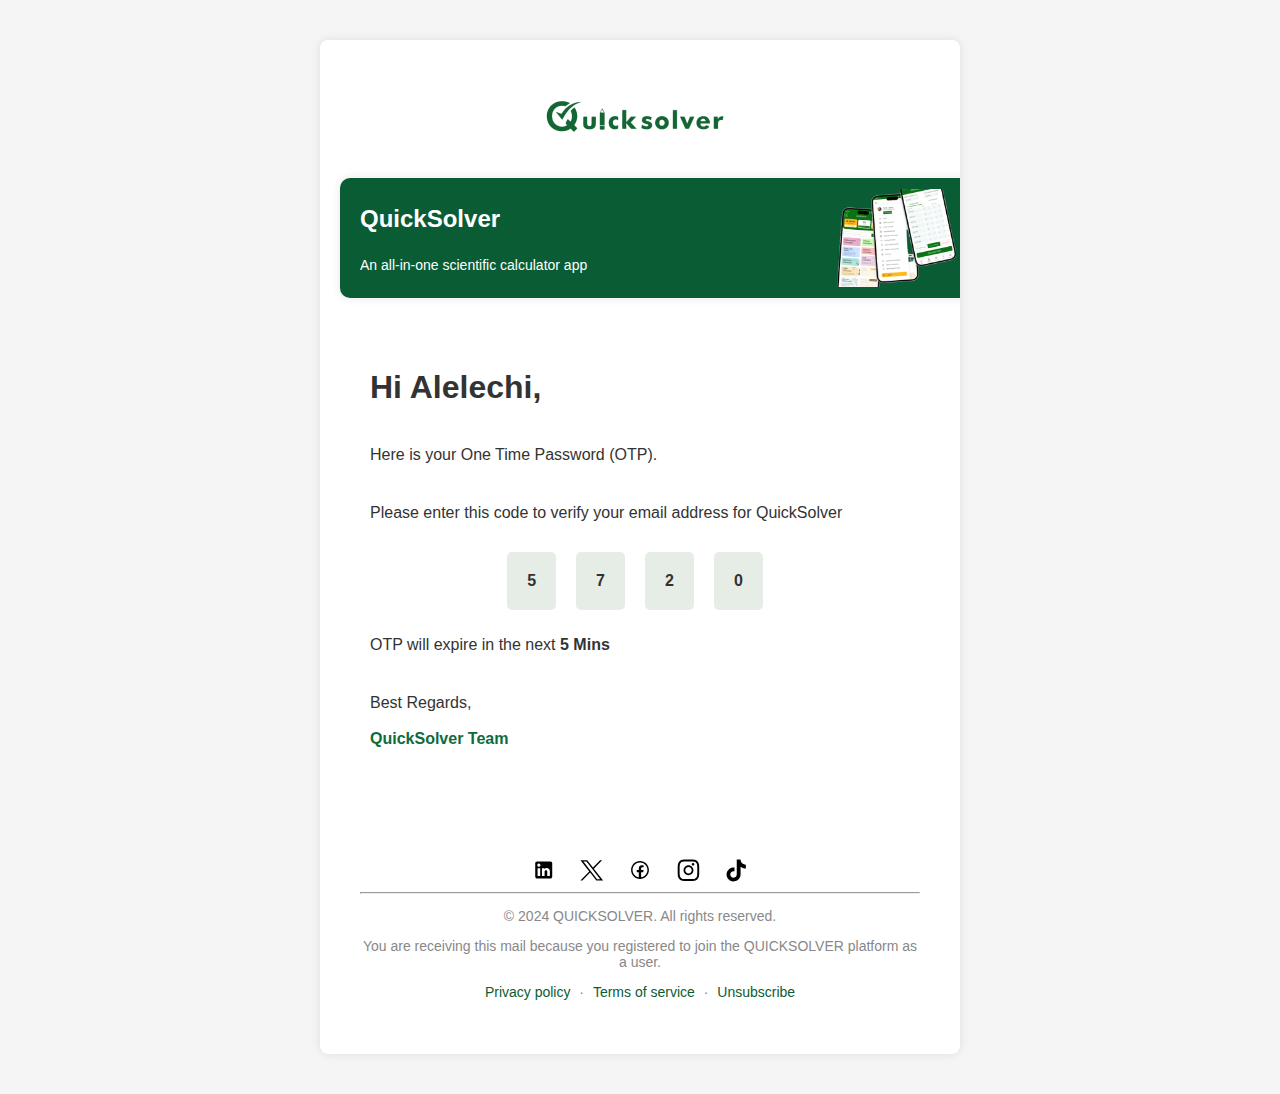
==== emailVerification.html @ 431a6285 "first commit" ====
<!DOCTYPE html>
<html lang="en">
  <head>
    <meta charset="UTF-8" />
    <meta name="viewport" content="width=device-width, initial-scale=1.0" />
    <title>Email Verification</title>
    <link rel="stylesheet" href="style.css" />
  </head>
  <body>
    <div class="container">
      <div class="logo-wrapper">
        <a href="https://quicksolver.app/">
          <img src="assets/logo.png" alt="Logo" class="centered-logo" />
        </a>
      </div>
      <div class="header">
        <div class="logo-container">
          <h1 class="logo-left">QuickSolver</h1>
          <p class="tagline">An all-in-one scientific calculator app</p>
        </div>
        <img src="assets/images.png" alt="Header Image" class="header-image" />
      </div>
      <div class="content">
        <h1>Hi Alelechi,</h1>
        <p>Here is your One Time Password (OTP).</p>
        <p>
          Please enter this code to verify your email address for QuickSolver
        </p>
        <div class="flex-box">
          <div class="box">5</div>
          <div class="box">7</div>
          <div class="box">2</div>
          <div class="box">0</div>
        </div>
        <p>OTP will expire in the next <strong>5 Mins</strong></p>
        <p>
          Best Regards,
          <span class="message"
            ><br />
            <br />
            QuickSolver Team</span
          >
        </p>
      </div>
      <div class="footer">
        <div class="social-icons">
          <a
            href="https://www.linkedin.com/company/quicksolver-app/"
            target="_blank"
            ><img src="assets/mdi_linkedin.svg" alt="LinkedIn"
          /></a>
          <a href="https://x.com/quicksolverApp"
            ><img src="assets/x.svg" alt="Twitter" target="_blank"
          /></a>
          <a
            href="https://www.facebook.com/profile.php?id=61560741650258&_rdc=1&_rdr"
            target="_blank"
            ><img src="assets/la_facebook.svg" alt="Facebook"
          /></a>
          <a
            href="https://www.facebook.com/profile.php?id=61560741650258&_rdc=1&_rdr"
            target="_blank"
            ><img src="assets/instgram.svg" alt="Instagram"
          /></a>
          <a href="https://www.tiktok.com/@quicksolver_?lang=en" target="_blank"
            ><img src="assets/tiktok.svg" alt="TikTok"
          /></a>
        </div>
        <hr />
        <p>&copy; 2024 QUICKSOLVER. All rights reserved.</p>
        <p>
          You are receiving this mail because you registered to join the
          QUICKSOLVER platform as a user.
        </p>
        <p>
          <a href="#">Privacy policy</a> &middot;
          <a href="#">Terms of service</a> &middot; <a href="#">Unsubscribe</a>
        </p>
      </div>
    </div>
  </body>
</html>
---- style.css ----
body {
  font-family: Sora, sans-serif;
  background-color: #f5f5f5;
  margin: 0;
  padding: 0;
  color: #333;
}

.container {
  max-width: 600px;
  margin: 40px auto;
  background-color: #fff;
  padding: 20px;
  border-radius: 8px;
  box-shadow: 0 0 10px rgba(0, 2, 9, 0.1);
  overflow: hidden;
}

.logo-wrapper {
  text-align: center;
  padding: 20px 0;
}

.centered-logo {
  max-width: 100%;
  height: auto;
}

.header {
  height: 80px;
  width: 100%;
  border-radius: 10px;
  box-shadow: 0 0 10px rgba(0, 0, 0, 0.1);
  background-color: #0a5c35;
  color: #fff;
  padding: 20px;
  position: relative;
  display: flex;
  justify-content: space-between;
  align-items: center;
}

.logo-container {
  display: flex;
  flex-direction: column;
  justify-content: center;
  align-items: flex-start;
}

.header .logo-left {
  font-size: 24px;
  max-width: 100%;
  height: auto;
  margin-bottom: 10px;
}

.header .tagline {
  font-size: 14px;
  color: #fff;
}

.header .header-image {
  width: 130px;
  height: auto;
}

.content {
  padding: 40px 20px;
}

.content h1,
.content p {
  padding: 10px;
  text-align: left;
  margin-bottom: 20px;
}

.flex-box {
  display: flex;
  justify-content: center;
  gap: 10px;
}

.message {
  margin-top: 30px;
  color: #0e6b3e;
  font-weight: bolder;
}

p.message {
  padding: 20px;
  margin-bottom: 20px;
}

.best-regards {
  display: flex;
  flex-direction: column;
}

.best-regards span {
  margin-top: 10px;
}

.box {
  background-color: #e6ede7;
  padding: 20px;
  border-radius: 5px;
  margin-right: 10px;
  font-weight: bolder;
}

.btn {
  background-color: #0a5c35;
  color: #fff;
  padding: 10px 20px;
  border-radius: 5px;
  text-decoration: none;
  font-size: 16px;
  display: inline-block;
  margin-bottom: 20px;
  text-align: center;
}

.footer {
  text-align: center;
  padding: 20px;
  font-size: 14px;
  color: #888;
  margin-top: 20px;
}

.footer a {
  color: #0a5c35;
  text-decoration: none;
  margin: 0 5px;
}

.social-icons img {
  margin: 0 5px;
  width: 24px;
  height: 24px;
}

/* Media Queries for Mobile */
@media only screen and (max-width: 600px) {
  .container {
    border-radius: 0;
    box-shadow: none;
    margin: 20px;
  }

  .header {
    padding: 15px;
    height: 90px;
    flex-direction: column;
    align-items: center;
  }

  .header .logo-left {
    font-size: 20px;
    margin-bottom: 5px;
    text-align: left;
  }

  .logo-left {
    font-size: 20px;
    position: relative;
    right: 50px;
  }

  .header .tagline {
    font-size: 10px;
    text-align: left;
    position: relative;
    left: -60px;
  }

  .header .header-image {
    width: 100%;
    max-width: 130px;
    margin-top: -80px;
    margin-left: 180px;
  }

  .content {
    padding: 20px;
    text-align: left;
  }

  .content h1,
  .content p {
    text-align: left;
  }

  .btn {
    padding: 8px 16px;
    font-size: 14px;
  }

  .footer {
    padding: 15px;
  }
}
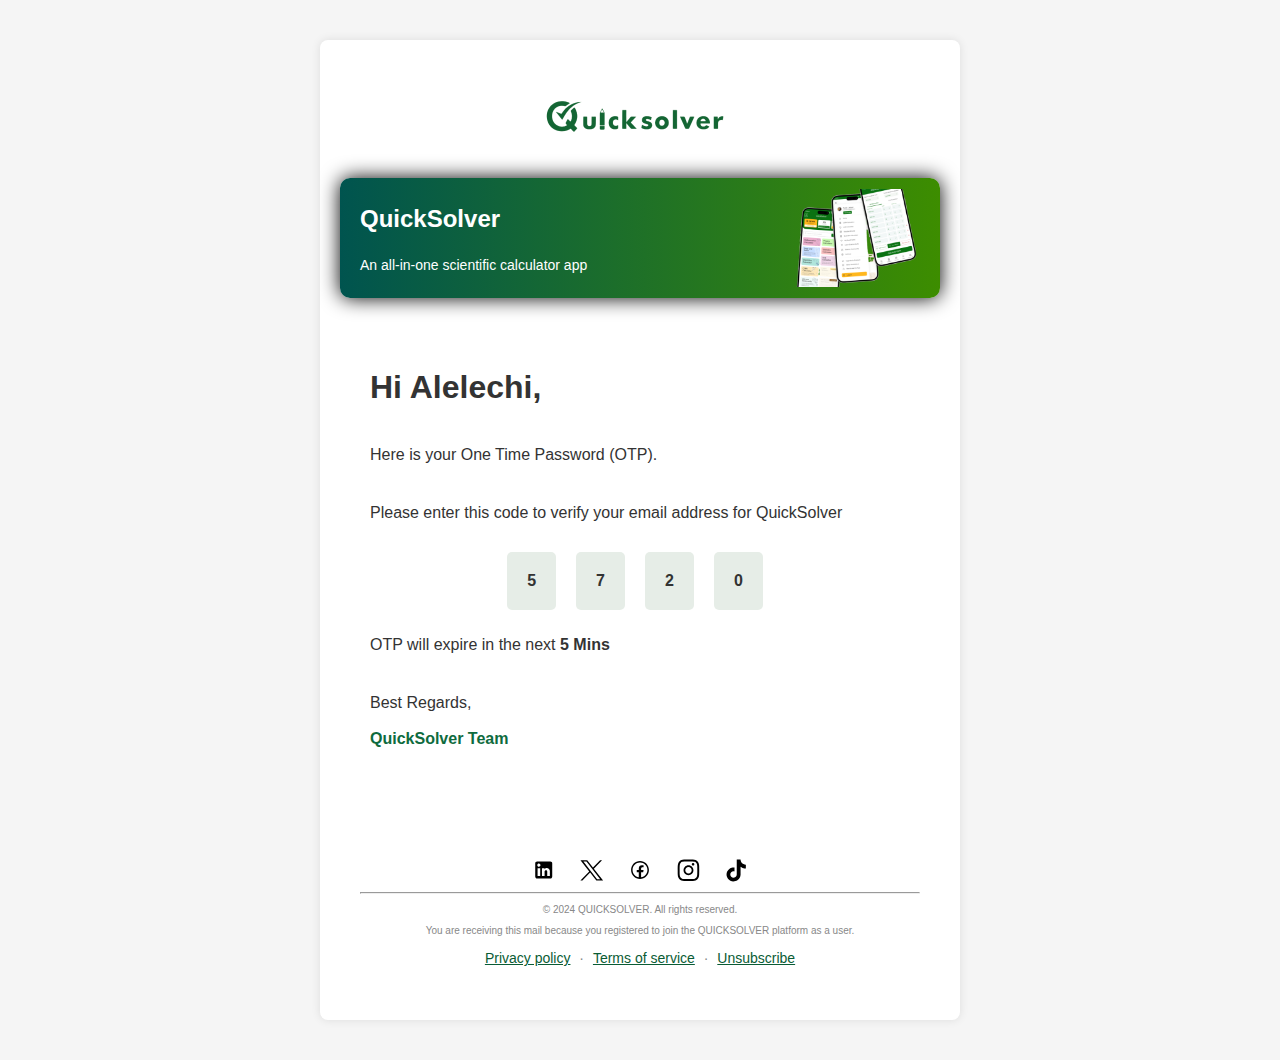
==== commit 0babd63f: "maintained figma design" ====
--- a/emailVerification.html
+++ b/emailVerification.html
@@ -67,12 +67,12 @@
           /></a>
         </div>
         <hr />
-        <p>&copy; 2024 QUICKSOLVER. All rights reserved.</p>
-        <p>
+        <p class="all-right">&copy; 2024 QUICKSOLVER. All rights reserved.</p>
+        <p class="footer-p">
           You are receiving this mail because you registered to join the
           QUICKSOLVER platform as a user.
         </p>
-        <p>
+        <p class="privacy-policy">
           <a href="#">Privacy policy</a> &middot;
           <a href="#">Terms of service</a> &middot; <a href="#">Unsubscribe</a>
         </p>
--- a/style.css
+++ b/style.css
@@ -1,203 +1,217 @@
 body {
-  font-family: Sora, sans-serif;
-  background-color: #f5f5f5;
-  margin: 0;
-  padding: 0;
-  color: #333;
-}
-
-.container {
-  max-width: 600px;
-  margin: 40px auto;
-  background-color: #fff;
-  padding: 20px;
-  border-radius: 8px;
-  box-shadow: 0 0 10px rgba(0, 2, 9, 0.1);
-  overflow: hidden;
-}
-
-.logo-wrapper {
-  text-align: center;
-  padding: 20px 0;
-}
-
-.centered-logo {
-  max-width: 100%;
-  height: auto;
-}
-
-.header {
-  height: 80px;
-  width: 100%;
-  border-radius: 10px;
-  box-shadow: 0 0 10px rgba(0, 0, 0, 0.1);
-  background-color: #0a5c35;
-  color: #fff;
-  padding: 20px;
-  position: relative;
-  display: flex;
-  justify-content: space-between;
-  align-items: center;
-}
-
-.logo-container {
-  display: flex;
-  flex-direction: column;
-  justify-content: center;
-  align-items: flex-start;
-}
-
-.header .logo-left {
-  font-size: 24px;
-  max-width: 100%;
-  height: auto;
-  margin-bottom: 10px;
-}
-
-.header .tagline {
-  font-size: 14px;
-  color: #fff;
-}
-
-.header .header-image {
-  width: 130px;
-  height: auto;
-}
-
-.content {
-  padding: 40px 20px;
-}
-
-.content h1,
-.content p {
-  padding: 10px;
-  text-align: left;
-  margin-bottom: 20px;
-}
-
-.flex-box {
-  display: flex;
-  justify-content: center;
-  gap: 10px;
-}
-
-.message {
-  margin-top: 30px;
-  color: #0e6b3e;
-  font-weight: bolder;
-}
-
-p.message {
-  padding: 20px;
-  margin-bottom: 20px;
-}
-
-.best-regards {
-  display: flex;
-  flex-direction: column;
-}
-
-.best-regards span {
-  margin-top: 10px;
-}
-
-.box {
-  background-color: #e6ede7;
-  padding: 20px;
-  border-radius: 5px;
-  margin-right: 10px;
-  font-weight: bolder;
-}
-
-.btn {
-  background-color: #0a5c35;
-  color: #fff;
-  padding: 10px 20px;
-  border-radius: 5px;
-  text-decoration: none;
-  font-size: 16px;
-  display: inline-block;
-  margin-bottom: 20px;
-  text-align: center;
-}
-
-.footer {
-  text-align: center;
-  padding: 20px;
-  font-size: 14px;
-  color: #888;
-  margin-top: 20px;
-}
-
-.footer a {
-  color: #0a5c35;
-  text-decoration: none;
-  margin: 0 5px;
-}
-
-.social-icons img {
-  margin: 0 5px;
-  width: 24px;
-  height: 24px;
-}
-
-/* Media Queries for Mobile */
-@media only screen and (max-width: 600px) {
+    font-family: Sora, sans-serif;
+    background-color: #f5f5f5;
+    margin: 0;
+    padding: 0;
+    color: #333;
+  }
+  
   .container {
-    border-radius: 0;
-    box-shadow: none;
-    margin: 20px;
-  }
-
+    max-width: 600px;
+    margin: 40px auto;
+    background-color: #fff;
+    padding: 20px;
+    border-radius: 8px;
+    box-shadow: 0 0 10px rgba(0, 2, 9, 0.1);
+    overflow: hidden;
+  }
+  
+  .logo-wrapper {
+    text-align: center;
+    padding: 20px 0;
+  }
+  
+  .centered-logo {
+    max-width: 100%;
+    height: auto;
+  }
+  
   .header {
-    padding: 15px;
-    height: 90px;
+    height: 80px;
+    width: calc(100% - 40px); 
+    border-radius: 10px;
+    box-shadow: 0 0 20px rgba(0.5, 0, 0, 1.5); 
+    background: linear-gradient(90deg, rgb(0, 84, 79), rgb(61, 141, 0)); 
+    color: #fff;
+    padding: 20px;
+    position: relative;
+    display: flex;
+    justify-content: space-between;
+    align-items: center;
+    margin: 0 auto;
+    z-index: 10; 
+  }
+  
+  .logo-container {
+    display: flex;
     flex-direction: column;
-    align-items: center;
-  }
-
+    justify-content: center;
+    align-items: flex-start;
+  }
+  
   .header .logo-left {
-    font-size: 20px;
-    margin-bottom: 5px;
-    text-align: left;
-  }
-
-  .logo-left {
-    font-size: 20px;
-    position: relative;
-    right: 50px;
-  }
-
+    font-size: 24px;
+    max-width: 100%;
+    height: auto;
+    margin-bottom: 10px;
+  }
+  
   .header .tagline {
-    font-size: 10px;
-    text-align: left;
-    position: relative;
-    left: -60px;
-  }
-
+    font-size: 14px;
+    color: #fff;
+  }
+  
   .header .header-image {
-    width: 100%;
-    max-width: 130px;
-    margin-top: -80px;
-    margin-left: 180px;
-  }
-
+    width: 130px;
+    height: auto;
+  }
+  
   .content {
-    padding: 20px;
-    text-align: left;
-  }
-
+    padding: 40px 20px;
+  }
+  
   .content h1,
   .content p {
+    padding: 10px;
     text-align: left;
+    margin-bottom: 20px;
+  }
+  
+  .flex-box {
+    display: flex;
+    justify-content: center;
+    gap: 10px;
+  }
+  
+  .message {
+    margin-top: 30px;
+    color: #0e6b3e;
+    font-weight: bolder;
+  }
+  
+  p.message {
+    padding: 20px;
+    margin-bottom: 20px;
+  }
+  
+  .best-regards {
+    display: flex;
+    flex-direction: column;
+  }
+  
+  .best-regards span {
+    margin-top: 10px;
+  }
+  
+  .box {
+    background-color: #e6ede7;
+    padding: 20px;
+    border-radius: 5px;
+    margin-right: 10px;
+    font-weight: bolder;
+  }
+  
+  .btn {
+    background-color: #0a5c35;
+    color: #fff;
+    padding: 10px 20px;
+    border-radius: 5px;
+    text-decoration: none;
+    font-size: 16px;
+    display: inline-block;
+    margin-bottom: 20px;
+    text-align: center;
+  }
+  
+  .footer {
+    text-align: center;
+    padding: 20px;
+    font-size: 14px;
+    color: #888;
+    margin-top: 20px;
+  }
+  
+  .footer a {
+    color: #0a5c35;
+    text-decoration: none;
+    margin: 0 5px;
+  }
+  
+  .social-icons img {
+    margin: 0 5px;
+    width: 24px;
+    height: 24px;
   }
 
-  .btn {
-    padding: 8px 16px;
-    font-size: 14px;
-  }
-
-  .footer {
-    padding: 15px;
-  }
-}
+  .footer-p{
+    font-size: 10px;
+  }
+  .all-right{
+    font-size: 10px;
+  }
+  .privacy-policy a{
+    text-decoration: underline;
+  }
+  /* Media Queries for Mobile */
+  @media only screen and (max-width: 600px) {
+    .container {
+      border-radius: 0;
+      box-shadow: none;
+      margin: 20px;
+    }
+  
+    .header {
+      padding: 15px;
+      height: 90px;
+      flex-direction: column;
+      align-items: center;
+      width: calc(100% - 30px); 
+      box-shadow: 0 0 20px rgba(0.5, 0, 0, 1.5); 
+    }
+  
+    .header .logo-left {
+      font-size: 20px;
+      margin-bottom: 5px;
+      text-align: left;
+    }
+  
+    .logo-left {
+      font-size: 20px;
+      position: relative;
+      right: 50px;
+    }
+  
+    .header .tagline {
+      font-size: 10px;
+      text-align: left;
+      position: relative;
+      left: -60px;
+    }
+  
+    .header .header-image {
+      width: 100%;
+      max-width: 130px;
+      margin-top: -80px;
+      margin-left: 180px;
+    }
+  
+    .content {
+      padding: 20px;
+      text-align: left;
+    }
+  
+    .content h1,
+    .content p {
+      text-align: left;
+    }
+  
+    .btn {
+      padding: 8px 16px;
+      font-size: 14px;
+    }
+  
+    .footer {
+      padding: 15px;
+    }
+  }
+  